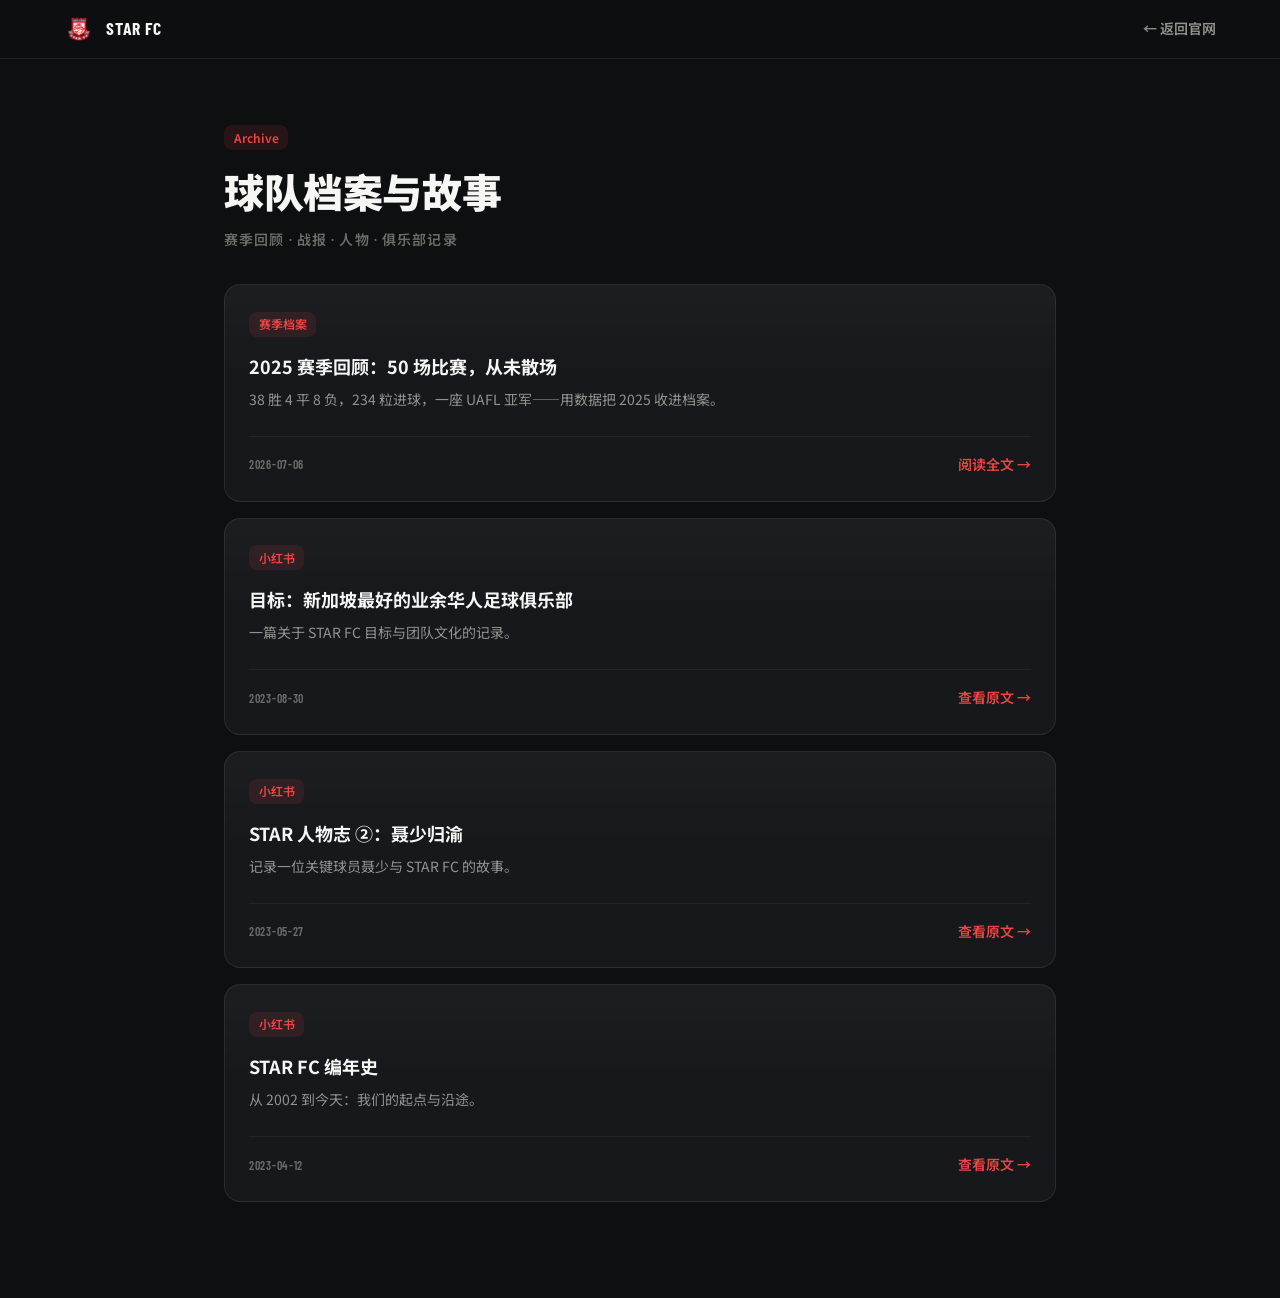
==== blog/index.html @ a09fe9d7 "Blog system, AGENTS.md maintenance manual, sitemap Blog (SEO-first, zero-build): - Standalone static" ====
<!DOCTYPE html>
<html lang="zh-CN">
<head>
    <meta charset="UTF-8">
    <meta name="viewport" content="width=device-width, initial-scale=1.0">
    <title>球队档案与故事 | STAR FC</title>
    <meta name="description" content="STAR FC 的球队博客与档案：赛季回顾、战报、人物故事与俱乐部记录。人来人往，从未散场。">
    <link rel="canonical" href="https://www.starfc.sg/blog/index.html">
    <meta name="theme-color" content="#0e0f11">
    <meta property="og:type" content="website">
    <meta property="og:site_name" content="STAR FC">
    <meta property="og:title" content="球队档案与故事 | STAR FC">
    <meta property="og:description" content="赛季回顾、战报、人物故事与俱乐部记录。">
    <meta property="og:url" content="https://www.starfc.sg/blog/index.html">
    <meta property="og:image" content="https://www.starfc.sg/assets/img/og/og-cover.png">
    <link rel="icon" type="image/png" href="../assets/img/club/starfclogo2-256.png">
    <link rel="preconnect" href="https://fonts.googleapis.com">
    <link rel="preconnect" href="https://fonts.gstatic.com" crossorigin>
    <link href="https://fonts.googleapis.com/css2?family=Noto+Sans+SC:wght@300;400;500;700;900&family=Barlow+Condensed:wght@600;700&display=swap" rel="stylesheet">
    <link rel="stylesheet" href="../assets/css/main.css">
    <script src="../data/blog.js" defer></script>
</head>
<body>
    <header class="post-topbar">
        <div class="container post-topbar__inner">
            <a href="../" class="brand">
                <img src="../assets/img/club/starfclogo2-256.png" alt="STAR FC 官方队徽" class="brand__crest" width="30" height="30">
                <span><span class="brand__name" translate="no">STAR FC</span></span>
            </a>
            <a href="../#stories" class="post-topbar__back">← 返回官网</a>
        </div>
    </header>

    <main class="post-main">
        <div class="container container--narrow">
            <header class="post-head">
                <p class="post-tag"><span class="chip chip--red">Archive</span></p>
                <h1 class="post-title">球队档案与故事</h1>
                <p class="post-meta">赛季回顾 · 战报 · 人物 · 俱乐部记录</p>
            </header>
            <noscript><p>文章列表需要启用 JavaScript。最新文章：<a href="2025-season-review.html">2025 赛季回顾</a></p></noscript>
            <div class="post-list" id="post-list"></div>
        </div>
    </main>

    <script>
    (function () {
        function render() {
            var posts = (window.STARFC && window.STARFC.blog && window.STARFC.blog.posts) || [];
            var list = document.getElementById('post-list');
            if (!list) return;
            list.innerHTML = posts.slice().sort(function (a, b) {
                return a.date < b.date ? 1 : (a.date > b.date ? -1 : 0);
            }).map(function (p) {
                var external = p.type === 'external';
                var href = external ? p.url : p.slug + '.html';
                var target = external ? ' target="_blank" rel="noopener noreferrer"' : '';
                var arrow = external ? '查看原文 →' : '阅读全文 →';
                function esc(s) { return String(s || '').replace(/&/g, '&amp;').replace(/</g, '&lt;').replace(/>/g, '&gt;').replace(/"/g, '&quot;'); }
                return '<a href="' + esc(href) + '"' + target + ' class="story-card">' +
                    '<span><span class="chip chip--red">' + esc(p.tagZh) + '</span></span>' +
                    '<h2 class="story-card__title">' + esc(p.titleZh) + '</h2>' +
                    '<p class="story-card__desc">' + esc(p.excerptZh) + '</p>' +
                    '<div class="story-card__foot"><span class="story-card__date">' + esc(p.date) + '</span>' +
                    '<span class="story-card__more">' + arrow + '</span></div></a>';
            }).join('');
        }
        if (document.readyState === 'loading') document.addEventListener('DOMContentLoaded', render);
        else render();
    })();
    </script>
</body>
</html>
---- assets/css/main.css ----
/* =====================================================================
   STAR FC — 站点样式（零构建，单文件）
   ---------------------------------------------------------------------
   结构：
   1. 设计变量（颜色 / 字体 / 字号 / 间距 / 圆角 / 阴影）—— 全站唯一取值来源
   2. Reset 与基础排版
   3. 通用组件（容器 / 区块 / 标题 / 按钮 / 分段控件 / 徽章）
   4. 导航与移动端菜单
   5. Hero
   6. 赛程战绩（比赛卡 = 视觉主角）
   7. 媒体中心
   8. 球队成员
   9. 名人堂 / 关于 / 大事记 / 故事 / 加入 / 联系
   10. 页脚
   设计原则：高级深色运动风——近黑碳色底 + 分层表面 + 白色发丝线；
   品牌红为唯一强调色（含克制的红色泛光）；大留白；强字体层级；
   移动优先（默认单列堆叠，逐级升为网格）。
   ===================================================================== */

/* ---------- 1. 设计变量 ---------- */
:root {
  /* 品牌红（唯一强调色） */
  --red-600: #dc2626;          /* 实心按钮 / 品牌面 */
  --red-500: #ef4444;          /* hover 提亮 / 深底上的红色文字 */
  --red-tint: rgba(239, 68, 68, 0.10);
  --red-border: rgba(239, 68, 68, 0.28);
  --red-glow: rgba(220, 38, 38, 0.32);

  /* 深色中性系（页面骨架） */
  --bg: #0e0f11;               /* 页面底 */
  --bg-alt: #131417;           /* 交替区块底 */
  --bg-deep: #0a0b0c;          /* 页脚 / 最深层 */
  --surface: #17181c;          /* 卡片表面 */
  --surface-2: #101114;        /* 输入框 / 照片位 / 内嵌层 */
  --line: rgba(255, 255, 255, 0.08);        /* 默认发丝线 */
  --line-soft: rgba(255, 255, 255, 0.05);
  --line-strong: rgba(255, 255, 255, 0.17); /* hover 边 */

  /* 文字层级 */
  --text-hi: #f6f6f5;          /* 标题 / 核心信息 */
  --text: #c6c6c4;             /* 正文 */
  --text-mut: #92928f;         /* 次要说明 */
  --text-faint: #6c6c69;       /* 元信息 / 日期 / 地点 */

  /* 比赛结果色（只用于结果徽章与比分，不用于卡片边框） */
  --win: #4ade80;
  --win-bg: rgba(74, 222, 128, 0.09);
  --win-border: rgba(74, 222, 128, 0.24);
  --draw: #a1a1aa;
  --draw-bg: rgba(161, 161, 170, 0.09);
  --draw-border: rgba(161, 161, 170, 0.24);
  --loss: #f87171;
  --loss-bg: rgba(248, 113, 113, 0.09);
  --loss-border: rgba(248, 113, 113, 0.24);

  /* 字体 */
  --font-body: 'Noto Sans SC', -apple-system, BlinkMacSystemFont, 'Segoe UI', 'PingFang SC', 'Microsoft YaHei', sans-serif;
  --font-display: 'Barlow Condensed', 'Noto Sans SC', sans-serif;

  /* 流体字号 */
  --text-xs: 0.75rem;
  --text-sm: 0.875rem;
  --text-base: 1rem;
  --text-lg: 1.125rem;
  --text-hero: clamp(4rem, 3rem + 9vw, 8.5rem);
  --text-h2: clamp(1.65rem, 1.25rem + 1.6vw, 2.5rem);
  --text-h3: clamp(1.15rem, 1rem + 0.7vw, 1.5rem);
  --text-score: clamp(2.1rem, 1.8rem + 1.4vw, 3rem);
  --text-stat: clamp(1.9rem, 1.5rem + 1.6vw, 2.8rem);

  /* 间距（8px 体系） */
  --sp-1: 0.25rem;
  --sp-2: 0.5rem;
  --sp-3: 0.75rem;
  --sp-4: 1rem;
  --sp-5: 1.5rem;
  --sp-6: 2rem;
  --sp-7: 3rem;
  --sp-8: 4rem;
  --sp-9: 6rem;
  --section-y: clamp(4rem, 3rem + 5vw, 7.5rem);

  /* 圆角 */
  --radius-sm: 8px;
  --radius-md: 12px;
  --radius-lg: 16px;
  --radius-full: 999px;

  /* 阴影（深色系：黑影 + 克制的红色泛光） */
  --shadow-xs: 0 1px 2px rgba(0, 0, 0, 0.5);
  --shadow-sm: 0 4px 16px rgba(0, 0, 0, 0.38);
  --shadow-md: 0 18px 44px rgba(0, 0, 0, 0.52);

  /* 布局 */
  --container: 72rem;
  --container-narrow: 52rem;
  --nav-h: 4.25rem;

  /* 描边 */
  --border: 1px solid var(--line);

  color-scheme: dark;
}

/* ---------- 2. Reset 与基础 ---------- */
*, *::before, *::after { box-sizing: border-box; }

html {
  scroll-behavior: smooth;
  scroll-padding-top: calc(var(--nav-h) + 1rem);
  -webkit-text-size-adjust: 100%;
}

body {
  margin: 0;
  font-family: var(--font-body);
  font-size: var(--text-base);
  line-height: 1.7;
  color: var(--text);
  background: var(--bg);
  -webkit-font-smoothing: antialiased;
}

h1, h2, h3, h4, p, ul, figure { margin: 0; }
ul { padding: 0; list-style: none; }
img, svg { display: block; max-width: 100%; }
a { color: inherit; text-decoration: none; }
button { font: inherit; color: inherit; background: none; border: 0; padding: 0; cursor: pointer; }
input, select, textarea { font: inherit; }
::selection { background: var(--red-600); color: #fff; }

:focus-visible {
  outline: 2px solid var(--red-500);
  outline-offset: 2px;
  border-radius: 4px;
}

body.no-scroll { overflow: hidden; }
.hidden { display: none !important; }

@media (prefers-reduced-motion: reduce) {
  *, *::before, *::after {
    animation-duration: 0.01ms !important;
    transition-duration: 0.01ms !important;
  }
  html { scroll-behavior: auto; }
}

/* ---------- 3. 通用组件 ---------- */
.container {
  width: min(var(--container), 100% - 2.5rem);
  margin-inline: auto;
}
.container--narrow { width: min(var(--container-narrow), 100% - 2.5rem); }

.section { padding-block: var(--section-y); background: var(--bg); }
.section--alt { background: var(--bg-alt); }

/* 编辑风章节头：幽灵编号 + 左对齐 + 右侧辅助位 */
.section-head {
  display: flex;
  flex-direction: column;
  align-items: flex-start;
  gap: var(--sp-4);
  margin-bottom: clamp(2.5rem, 2rem + 2.5vw, 4rem);
}
@media (min-width: 48rem) {
  .section-head {
    flex-direction: row;
    align-items: flex-end;
    justify-content: space-between;
    gap: var(--sp-6);
  }
}
.section-head__main { min-width: 0; }
.section-head__aux { flex-shrink: 0; }
.section-head__index {
  font-family: var(--font-display);
  font-size: clamp(3.2rem, 2.6rem + 3vw, 5.2rem);
  font-weight: 700;
  line-height: 0.9;
  letter-spacing: 0.02em;
  color: rgba(255, 255, 255, 0.05);
  -webkit-text-stroke: 1px rgba(255, 255, 255, 0.16);
  margin-bottom: var(--sp-3);
  user-select: none;
}
.section-head--sub .section-head__main { text-align: left; }
.eyebrow {
  display: inline-block;
  font-family: var(--font-display);
  font-size: var(--text-sm);
  font-weight: 600;
  letter-spacing: 0.24em;
  text-transform: uppercase;
  color: var(--red-500);
}
.section-title {
  margin-top: var(--sp-2);
  font-size: var(--text-h2);
  font-weight: 900;
  line-height: 1.2;
  color: var(--text-hi);
  letter-spacing: -0.01em;
}
.section-desc {
  margin-top: var(--sp-3);
  color: var(--text-mut);
  max-width: 38em;
}

.btn {
  display: inline-flex;
  align-items: center;
  justify-content: center;
  gap: var(--sp-2);
  padding: 0.85rem 1.75rem;
  border-radius: var(--radius-md);
  font-weight: 600;
  font-size: var(--text-base);
  line-height: 1.3;
  transition: background-color 0.2s ease, color 0.2s ease, border-color 0.2s ease, transform 0.2s ease, box-shadow 0.2s ease;
}
.btn--primary {
  background: var(--red-600);
  color: #fff;
  box-shadow: 0 8px 26px var(--red-glow);
}
.btn--primary:hover {
  background: var(--red-500);
  transform: translateY(-2px);
  box-shadow: 0 14px 36px var(--red-glow);
}
.btn--secondary {
  background: rgba(255, 255, 255, 0.03);
  color: var(--text-hi);
  border: 1px solid var(--line-strong);
}
.btn--secondary:hover {
  border-color: rgba(255, 255, 255, 0.32);
  background: rgba(255, 255, 255, 0.06);
  transform: translateY(-2px);
}
.btn--ghost { color: var(--red-500); padding-inline: var(--sp-4); }
.btn--ghost:hover { color: #ff6b6b; }
.btn__arrow { transition: transform 0.2s ease; }
.btn:hover .btn__arrow { transform: translateX(3px); }

/* 分段控件（语言切换 / 年份切换共用）——active 为反白 chip */
.segmented {
  display: inline-flex;
  gap: 2px;
  padding: 3px;
  background: rgba(255, 255, 255, 0.05);
  border-radius: var(--radius-full);
  border: 1px solid var(--line);
}
.segmented__btn {
  padding: 0.35rem 0.9rem;
  border-radius: var(--radius-full);
  font-size: var(--text-sm);
  font-weight: 600;
  color: var(--text-mut);
  transition: color 0.15s ease, background-color 0.15s ease, box-shadow 0.15s ease;
}
.segmented__btn:hover { color: var(--text-hi); }
.segmented__btn.is-active {
  background: var(--text-hi);
  color: var(--bg);
  box-shadow: var(--shadow-xs);
}
.segmented--lg .segmented__btn { padding: 0.5rem 1.5rem; font-size: var(--text-base); }

/* 小徽章 */
.chip {
  display: inline-block;
  padding: 0.15rem 0.6rem;
  border-radius: var(--radius-sm);
  font-size: var(--text-xs);
  font-weight: 600;
  background: rgba(255, 255, 255, 0.06);
  color: var(--text-mut);
}
.chip--red { background: var(--red-tint); color: var(--red-500); }

/* 卡片表面公共处理：顶部一丝内光，提升“层”的质感 */
.match-card, .video-card, .player-card, .hall-card,
.value-card, .timeline__card, .story-card, .join-card,
.contact-item, .venues-card, .stat-tile {
  background:
    linear-gradient(180deg, rgba(255, 255, 255, 0.025), transparent 42%),
    var(--surface);
}

/* ---------- 4. 导航 ---------- */
.site-header {
  position: fixed;
  inset: 0 0 auto 0;
  z-index: 50;
  background: rgba(14, 15, 17, 0.72);
  -webkit-backdrop-filter: blur(14px);
  backdrop-filter: blur(14px);
  border-bottom: 1px solid transparent;
  transition: border-color 0.25s ease, background-color 0.25s ease;
}
.site-header.is-scrolled {
  background: rgba(12, 13, 15, 0.86);
  border-bottom-color: var(--line);
}
.site-header__inner {
  display: flex;
  align-items: center;
  justify-content: space-between;
  gap: var(--sp-4);
  height: var(--nav-h);
}
.brand { display: flex; align-items: center; gap: var(--sp-3); }
.brand__crest { width: 2.4rem; height: 2.4rem; object-fit: contain; }
.brand__name {
  font-family: var(--font-display);
  font-size: 1.35rem;
  font-weight: 700;
  letter-spacing: 0.04em;
  color: var(--text-hi);
  line-height: 1.1;
}
.brand__since {
  display: block;
  font-family: var(--font-display);
  font-size: 0.7rem;
  font-weight: 600;
  letter-spacing: 0.28em;
  color: var(--red-500);
}

.site-nav { display: none; }
@media (min-width: 64rem) {
  .site-nav { display: flex; align-items: center; gap: var(--sp-1); }
}
.site-nav__link {
  padding: 0.45rem 0.8rem;
  border-radius: var(--radius-sm);
  font-size: var(--text-sm);
  font-weight: 500;
  color: var(--text-mut);
  transition: color 0.15s ease, background-color 0.15s ease;
  white-space: nowrap;
}
.site-nav__link:hover { color: var(--text-hi); background: rgba(255, 255, 255, 0.06); }

.header-tools { display: flex; align-items: center; gap: var(--sp-3); }

/* 汉堡按钮 */
.menu-btn {
  display: inline-flex;
  flex-direction: column;
  justify-content: center;
  align-items: center;
  gap: 5px;
  width: 2.6rem;
  height: 2.6rem;
  border-radius: var(--radius-sm);
  border: var(--border);
  background: rgba(255, 255, 255, 0.04);
}
@media (min-width: 64rem) { .menu-btn { display: none; } }
.menu-btn span {
  width: 1.15rem;
  height: 2px;
  background: var(--text-hi);
  border-radius: 2px;
  transition: transform 0.3s ease, opacity 0.3s ease;
}
.menu-btn.is-open span:nth-child(1) { transform: translateY(7px) rotate(45deg); }
.menu-btn.is-open span:nth-child(2) { opacity: 0; }
.menu-btn.is-open span:nth-child(3) { transform: translateY(-7px) rotate(-45deg); }

/* 移动端菜单 */
.mobile-menu {
  position: fixed;
  inset: 0;
  z-index: 40;
  pointer-events: none;
}
.mobile-menu.hidden { display: none; }
.mobile-menu.is-open { pointer-events: auto; }
.mobile-menu__backdrop {
  position: absolute;
  inset: 0;
  background: rgba(0, 0, 0, 0.55);
  opacity: 0;
  transition: opacity 0.3s ease;
}
.mobile-menu.is-open .mobile-menu__backdrop { opacity: 1; }
.mobile-menu__panel {
  position: absolute;
  top: 0; right: 0; bottom: 0;
  width: min(80vw, 22rem);
  background: #121316;
  border-left: var(--border);
  box-shadow: var(--shadow-md);
  display: flex;
  flex-direction: column;
  gap: 2px;
  padding: calc(var(--nav-h) + env(safe-area-inset-top, 0px) + 1rem) var(--sp-5) var(--sp-6);
  overflow-y: auto;
  transform: translateX(100%);
  transition: transform 0.3s ease;
  will-change: transform;
}
.mobile-menu.is-open .mobile-menu__panel { transform: translateX(0); }
.mobile-menu__link {
  padding: 0.8rem var(--sp-4);
  border-radius: var(--radius-sm);
  font-size: var(--text-lg);
  font-weight: 500;
  color: var(--text);
  transition: color 0.15s ease, background-color 0.15s ease;
}
.mobile-menu__link:hover { color: var(--red-500); background: rgba(255, 255, 255, 0.04); }
.mobile-menu__lang { margin-top: var(--sp-5); padding-inline: var(--sp-4); }

/* ---------- 5. Hero（球场泛光灯 + 极淡网格） ---------- */
.hero {
  position: relative;
  display: flex;
  align-items: center;
  min-height: 92svh;
  padding: calc(var(--nav-h) + var(--sp-8)) 0 var(--sp-9);
  background:
    radial-gradient(70rem 42rem at 50% 118%, rgba(220, 38, 38, 0.07) 0%, transparent 60%),
    var(--bg);
  overflow: hidden;
  text-align: center;
}
/* 泛光灯光斑（独立层，供 JS 视差驱动） */
.hero__glow { position: absolute; inset: 0; pointer-events: none; }
.hero__glow-a,
.hero__glow-b { position: absolute; will-change: transform; }
.hero__glow-a {
  top: -20rem; right: -14rem; width: 60rem; height: 42rem;
  background: radial-gradient(closest-side, rgba(220, 38, 38, 0.18), transparent 70%);
}
.hero__glow-b {
  top: -8rem; left: -18rem; width: 48rem; height: 34rem;
  background: radial-gradient(closest-side, rgba(255, 255, 255, 0.06), transparent 65%);
}
.hero::before {
  content: '';
  position: absolute;
  inset: 0;
  background-image:
    linear-gradient(rgba(255, 255, 255, 0.03) 1px, transparent 1px),
    linear-gradient(90deg, rgba(255, 255, 255, 0.03) 1px, transparent 1px);
  background-size: 72px 72px;
  -webkit-mask-image: radial-gradient(ellipse 85% 72% at 50% 38%, #000 25%, transparent 78%);
  mask-image: radial-gradient(ellipse 85% 72% at 50% 38%, #000 25%, transparent 78%);
  pointer-events: none;
}
.hero__inner { position: relative; }
.hero__crest {
  width: clamp(4.5rem, 4rem + 3vw, 6.5rem);
  height: auto;
  margin: 0 auto var(--sp-6);
  filter: drop-shadow(0 0 28px rgba(220, 38, 38, 0.28));
}
.hero__badge {
  display: inline-flex;
  align-items: center;
  gap: var(--sp-2);
  padding: 0.45rem 1rem;
  border-radius: var(--radius-full);
  border: var(--border);
  background: rgba(255, 255, 255, 0.045);
  -webkit-backdrop-filter: blur(6px);
  backdrop-filter: blur(6px);
  font-size: var(--text-sm);
  color: var(--text);
  margin-bottom: var(--sp-6);
}
.hero__badge-dot {
  width: 0.5rem;
  height: 0.5rem;
  border-radius: 50%;
  background: var(--red-500);
  box-shadow: 0 0 10px var(--red-glow);
  animation: pulse 2s ease-in-out infinite;
}
@keyframes pulse {
  0%, 100% { opacity: 1; }
  50% { opacity: 0.35; }
}
.hero__title {
  font-family: var(--font-display);
  font-size: var(--text-hero);
  font-weight: 700;
  line-height: 0.95;
  letter-spacing: 0.01em;
  text-transform: uppercase;
  color: var(--text-hi);
  text-shadow: 0 2px 40px rgba(0, 0, 0, 0.4);
}
.hero__title-accent { color: var(--red-500); }
.hero__subtitle {
  margin-top: var(--sp-4);
  font-size: clamp(1.1rem, 1rem + 0.8vw, 1.5rem);
  color: var(--text-mut);
  font-weight: 300;
}
.hero__tagline {
  margin-top: var(--sp-3);
  font-size: clamp(1.2rem, 1.05rem + 1vw, 1.75rem);
  font-weight: 500;
  color: var(--text-hi);
}
.hero__tagline-accent { color: var(--red-500); }
.hero__actions {
  display: flex;
  flex-direction: column;
  gap: var(--sp-3);
  justify-content: center;
  margin-top: clamp(2.5rem, 2rem + 2vw, 3.5rem);
}
@media (min-width: 40rem) { .hero__actions { flex-direction: row; } }

/* 最新战绩条（Match Center 入口） */
.hero-latest {
  display: flex;
  flex-direction: column;
  align-items: center;
  gap: var(--sp-3);
  margin: clamp(2.5rem, 2rem + 2.5vw, 4rem) auto 0;
  padding: var(--sp-4) var(--sp-5);
  max-width: 46rem;
  border: var(--border);
  border-radius: var(--radius-lg);
  background: rgba(255, 255, 255, 0.035);
  -webkit-backdrop-filter: blur(8px);
  backdrop-filter: blur(8px);
  transition: border-color 0.25s ease, transform 0.25s ease, background-color 0.25s ease;
}
.hero-latest:hover {
  border-color: var(--line-strong);
  background: rgba(255, 255, 255, 0.055);
  transform: translateY(-2px);
}
@media (min-width: 48rem) {
  .hero-latest { flex-direction: row; justify-content: space-between; gap: var(--sp-5); }
}
.hero-latest__label {
  flex-shrink: 0;
  font-family: var(--font-display);
  font-size: var(--text-xs);
  font-weight: 700;
  letter-spacing: 0.2em;
  text-transform: uppercase;
  color: var(--red-500);
}
.hero-latest__match {
  display: flex;
  flex-wrap: wrap;
  align-items: center;
  justify-content: center;
  gap: var(--sp-3);
  min-width: 0;
}
.hero-latest__date {
  font-family: var(--font-display);
  font-size: var(--text-sm);
  font-weight: 600;
  letter-spacing: 0.05em;
  color: var(--text-faint);
}
.hero-latest__teams {
  display: flex;
  align-items: center;
  gap: var(--sp-2);
  font-size: var(--text-sm);
  font-weight: 600;
  color: var(--text-hi);
  white-space: nowrap;
}
.hero-latest__score {
  font-family: var(--font-display);
  font-size: 1.5rem;
  font-weight: 700;
  line-height: 1;
  padding-inline: var(--sp-1);
}
.hero-latest__score--win { color: var(--win); }
.hero-latest__score--draw { color: var(--draw); }
.hero-latest__score--loss { color: var(--loss); }
.hero-latest__form {
  flex-shrink: 0;
  display: flex;
  align-items: center;
  gap: var(--sp-2);
}
.hero-latest__form-label {
  font-size: var(--text-xs);
  color: var(--text-faint);
}
.form-dots { display: inline-flex; align-items: center; gap: 6px; }
.form-dot {
  width: 0.6rem;
  height: 0.6rem;
  border-radius: 50%;
}
.form-dot--win { background: var(--win); }
.form-dot--draw { background: var(--draw); }
.form-dot--loss { background: var(--loss); }
.form-dot--latest { box-shadow: 0 0 0 3px rgba(255, 255, 255, 0.12); }

/* 下一场预告条 */
.hero-next {
  display: flex;
  flex-direction: column;
  align-items: center;
  gap: var(--sp-3);
  margin: var(--sp-3) auto 0;
  padding: var(--sp-3) var(--sp-5);
  max-width: 46rem;
  border: 1px solid var(--red-border);
  border-radius: var(--radius-lg);
  background: var(--red-tint);
  transition: border-color 0.25s ease, transform 0.25s ease, background-color 0.25s ease;
}
.hero-next:hover {
  border-color: var(--red-500);
  background: rgba(239, 68, 68, 0.15);
  transform: translateY(-2px);
}
@media (min-width: 48rem) {
  .hero-next { flex-direction: row; justify-content: space-between; gap: var(--sp-5); }
}
.hero-next__label {
  flex-shrink: 0;
  font-family: var(--font-display);
  font-size: var(--text-xs);
  font-weight: 700;
  letter-spacing: 0.2em;
  text-transform: uppercase;
  color: var(--red-500);
}
.hero-next__meta {
  display: flex;
  flex-wrap: wrap;
  align-items: center;
  justify-content: center;
  gap: var(--sp-3);
  min-width: 0;
}
.hero-next__date {
  font-family: var(--font-display);
  font-size: var(--text-sm);
  font-weight: 600;
  letter-spacing: 0.05em;
  color: var(--text-mut);
}
.hero-next__teams {
  display: flex;
  align-items: center;
  gap: var(--sp-2);
  font-size: var(--text-sm);
  font-weight: 600;
  color: var(--text-hi);
  white-space: nowrap;
}
.hero-next__vs { color: var(--text-faint); font-weight: 400; font-size: var(--text-xs); }
.hero-next__venue { font-size: var(--text-xs); color: var(--text-mut); }
.hero-next__count {
  flex-shrink: 0;
  padding: 0.25rem 0.7rem;
  border-radius: var(--radius-full);
  background: var(--red-600);
  color: #fff;
  font-family: var(--font-display);
  font-size: var(--text-sm);
  font-weight: 700;
  letter-spacing: 0.08em;
  box-shadow: 0 4px 14px var(--red-glow);
}

/* ---------- 品牌跑马灯 ---------- */
.ticker {
  overflow: hidden;
  border-block: 1px solid var(--line);
  background: var(--bg-deep);
  padding-block: var(--sp-3);
}
.ticker__track {
  display: flex;
  width: max-content;
  animation: ticker-scroll 32s linear infinite;
}
.ticker__seq {
  display: flex;
  align-items: center;
  gap: var(--sp-6);
  padding-inline: var(--sp-4);
}
.ticker__item {
  font-family: var(--font-display);
  font-size: var(--text-sm);
  font-weight: 600;
  letter-spacing: 0.22em;
  text-transform: uppercase;
  color: var(--text-mut);
  white-space: nowrap;
}
.ticker__star { color: var(--red-500); font-size: var(--text-xs); }
@keyframes ticker-scroll {
  to { transform: translateX(-50%); }
}
@media (prefers-reduced-motion: reduce) {
  .ticker__track { animation: none; }
}

/* ---------- 6. 赛程战绩 ---------- */
.fixtures-grid {
  display: grid;
  grid-template-columns: 1fr;
  gap: var(--sp-4);
}
@media (min-width: 40rem) { .fixtures-grid { grid-template-columns: repeat(2, 1fr); gap: var(--sp-5); } }
@media (min-width: 64rem) { .fixtures-grid { grid-template-columns: repeat(3, 1fr); } }

/* 折叠：移动端默认显示 6 张，桌面 9 张 */
.fixtures-grid.is-collapsed > :nth-child(n + 7) { display: none; }
@media (min-width: 40rem) {
  .fixtures-grid.is-collapsed > :nth-child(n + 7) { display: block; }
  .fixtures-grid.is-collapsed > :nth-child(n + 9) { display: none; }
}
@media (min-width: 64rem) {
  .fixtures-grid.is-collapsed > :nth-child(n + 9) { display: block; }
  .fixtures-grid.is-collapsed > :nth-child(n + 10) { display: none; }
}
.fixtures-more { display: flex; justify-content: center; margin-top: var(--sp-6); }

/* 比赛卡（视觉主角） */
.match-card {
  border: var(--border);
  border-radius: var(--radius-lg);
  padding: var(--sp-5);
  box-shadow: var(--shadow-xs);
  transition: box-shadow 0.25s ease, transform 0.25s ease, border-color 0.25s ease;
  display: flex;
  flex-direction: column;
  gap: var(--sp-3);
}
.match-card:hover {
  box-shadow: var(--shadow-md);
  border-color: var(--line-strong);
  transform: translateY(-3px);
}
.match-card__meta {
  display: flex;
  align-items: center;
  justify-content: space-between;
  gap: var(--sp-2);
}
.match-card__meta-left { display: flex; align-items: center; gap: var(--sp-2); flex-wrap: wrap; }
.match-card__date {
  font-family: var(--font-display);
  font-weight: 600;
  font-size: var(--text-sm);
  letter-spacing: 0.05em;
  color: var(--text-faint);
}
.match-card__teams {
  font-size: var(--text-lg);
  font-weight: 600;
  color: var(--text-hi);
  line-height: 1.4;
}
.match-card__vs { color: var(--text-faint); font-weight: 400; padding-inline: 0.4em; font-size: var(--text-sm); }
.match-card__score {
  font-family: var(--font-display);
  font-size: var(--text-score);
  font-weight: 700;
  line-height: 1;
  letter-spacing: 0.02em;
}
.match-card--win .match-card__score { color: var(--win); }
.match-card--draw .match-card__score { color: var(--draw); }
.match-card--loss .match-card__score { color: var(--loss); }
.match-card--upcoming .match-card__score { color: var(--text-faint); }
.match-card__scorers {
  font-size: var(--text-sm);
  color: var(--text-mut);
  line-height: 1.6;
}
.match-card__venue {
  margin-top: auto;
  padding-top: var(--sp-3);
  border-top: 1px solid var(--line-soft);
  font-size: var(--text-sm);
  color: var(--text-faint);
}

/* 结果徽章 */
.result-pill {
  flex-shrink: 0;
  padding: 0.2rem 0.6rem;
  border-radius: var(--radius-sm);
  font-family: var(--font-display);
  font-size: 0.72rem;
  font-weight: 700;
  letter-spacing: 0.14em;
  text-transform: uppercase;
  border: 1px solid;
}
.result-pill--win { color: var(--win); background: var(--win-bg); border-color: var(--win-border); }
.result-pill--draw { color: var(--draw); background: var(--draw-bg); border-color: var(--draw-border); }
.result-pill--loss { color: var(--loss); background: var(--loss-bg); border-color: var(--loss-border); }

/* 赛季总结：统计 + 射手榜双栏（移动端堆叠） */
.season-summary {
  display: grid;
  grid-template-columns: 1fr;
  gap: var(--sp-5);
  margin-top: var(--sp-7);
}
@media (min-width: 64rem) {
  .season-summary { grid-template-columns: 1.15fr 0.85fr; align-items: start; }
}

/* 赛季统计 */
.season-stats {
  display: grid;
  grid-template-columns: repeat(2, 1fr);
  gap: var(--sp-3);
}
@media (min-width: 40rem) { .season-stats { grid-template-columns: repeat(3, 1fr); gap: var(--sp-4); } }
.stat-tile {
  text-align: center;
  padding: var(--sp-5) var(--sp-3);
  border: var(--border);
  border-radius: var(--radius-md);
}
.stat-tile__value {
  font-family: var(--font-display);
  font-size: var(--text-stat);
  font-weight: 700;
  line-height: 1;
  color: var(--text-hi);
}
.stat-tile--win .stat-tile__value { color: var(--win); }
.stat-tile--loss .stat-tile__value { color: var(--loss); }
.stat-tile--accent .stat-tile__value { color: var(--red-500); }
.stat-tile__label {
  margin-top: var(--sp-2);
  font-size: var(--text-sm);
  color: var(--text-mut);
}
.fixtures-note {
  margin-top: var(--sp-5);
  text-align: center;
  font-size: var(--text-sm);
  color: var(--text-faint);
}

/* 射手榜 */
.scorers-board {
  border: var(--border);
  border-radius: var(--radius-lg);
  padding: var(--sp-5) var(--sp-6);
}
.scorers-board__head {
  display: flex;
  align-items: baseline;
  justify-content: space-between;
  gap: var(--sp-3);
  margin-bottom: var(--sp-4);
  padding-bottom: var(--sp-3);
  border-bottom: var(--border);
}
.scorers-board__title { font-size: var(--text-lg); font-weight: 700; color: var(--text-hi); }
.scorers-board__sub { font-size: var(--text-xs); color: var(--text-faint); }
.scorers-board__list { display: flex; flex-direction: column; }
.scorers-board__row {
  display: grid;
  grid-template-columns: 2.2rem 1fr auto;
  gap: var(--sp-3);
  align-items: center;
  padding-block: var(--sp-3);
}
.scorers-board__row + .scorers-board__row { border-top: 1px solid var(--line-soft); }
.scorers-board__rank {
  font-family: var(--font-display);
  font-size: var(--text-sm);
  font-weight: 700;
  letter-spacing: 0.06em;
  color: var(--text-faint);
}
.scorers-board__row.is-top .scorers-board__rank { color: var(--red-500); }
.scorers-board__player { min-width: 0; }
.scorers-board__name {
  display: block;
  font-size: var(--text-sm);
  font-weight: 600;
  color: var(--text-hi);
  white-space: nowrap;
  overflow: hidden;
  text-overflow: ellipsis;
}
.scorers-board__bar {
  display: block;
  height: 4px;
  margin-top: 6px;
  border-radius: var(--radius-full);
  background: rgba(255, 255, 255, 0.06);
  overflow: hidden;
}
.scorers-board__bar-fill {
  display: block;
  height: 100%;
  border-radius: var(--radius-full);
  background: linear-gradient(90deg, var(--red-600), var(--red-500));
}
.scorers-board__goals {
  font-family: var(--font-display);
  font-size: 1.15rem;
  font-weight: 700;
  color: var(--text-hi);
}
.scorers-board__row.is-top .scorers-board__goals { color: var(--red-500); font-size: 1.4rem; }

/* ---------- 7. 媒体中心 ---------- */
.media-head {
  display: flex;
  align-items: center;
  gap: var(--sp-3);
  margin-bottom: var(--sp-5);
}
.media-head__title { font-size: var(--text-h3); font-weight: 700; color: var(--text-hi); }

.media-grid {
  display: grid;
  grid-template-columns: 1fr;
  gap: var(--sp-4);
}
@media (min-width: 30rem) { .media-grid { grid-template-columns: repeat(2, 1fr); } }
@media (min-width: 64rem) { .media-grid { grid-template-columns: repeat(4, 1fr); gap: var(--sp-5); } }

.video-card {
  border: var(--border);
  border-radius: var(--radius-lg);
  overflow: hidden;
  box-shadow: var(--shadow-xs);
  transition: box-shadow 0.25s ease, transform 0.25s ease, border-color 0.25s ease;
  display: flex;
  flex-direction: column;
}
.video-card:hover { box-shadow: var(--shadow-md); border-color: var(--line-strong); transform: translateY(-3px); }
.video-card__thumb {
  position: relative;
  aspect-ratio: 16 / 9;
  background:
    radial-gradient(24rem 12rem at 70% -20%, rgba(220, 38, 38, 0.16), transparent 65%),
    linear-gradient(135deg, #202126, var(--surface-2));
  display: flex;
  align-items: center;
  justify-content: center;
}
.video-card__thumb img { position: absolute; inset: 0; width: 100%; height: 100%; object-fit: cover; }
.video-card__play {
  position: relative;
  width: 3.25rem;
  height: 3.25rem;
  border-radius: 50%;
  background: var(--red-600);
  display: flex;
  align-items: center;
  justify-content: center;
  box-shadow: 0 6px 22px var(--red-glow);
  transition: transform 0.25s ease, background-color 0.25s ease;
}
.video-card:hover .video-card__play { transform: scale(1.1); background: var(--red-500); }
.video-card__play svg { width: 1.4rem; height: 1.4rem; margin-left: 2px; fill: #fff; }
.video-card__tag {
  position: absolute;
  top: var(--sp-3);
  left: var(--sp-3);
  padding: 0.15rem 0.55rem;
  border-radius: var(--radius-sm);
  background: rgba(10, 11, 12, 0.72);
  -webkit-backdrop-filter: blur(4px);
  backdrop-filter: blur(4px);
  border: 1px solid var(--line-soft);
  font-size: var(--text-xs);
  font-weight: 600;
  color: var(--text);
}
.video-card__body {
  padding: var(--sp-4);
  display: flex;
  flex-direction: column;
  gap: var(--sp-2);
  flex: 1;
}
.video-card__title { font-size: var(--text-sm); font-weight: 600; color: var(--text-hi); line-height: 1.5; }
.video-card__cta {
  margin-top: auto;
  display: inline-flex;
  align-items: center;
  justify-content: center;
  gap: var(--sp-2);
  padding: 0.55rem 1rem;
  border-radius: var(--radius-sm);
  background: var(--red-tint);
  border: 1px solid transparent;
  color: var(--red-500);
  font-size: var(--text-sm);
  font-weight: 600;
  transition: background-color 0.2s ease, color 0.2s ease, border-color 0.2s ease;
}
.video-card__cta:hover { background: rgba(239, 68, 68, 0.16); border-color: var(--red-border); }
.video-card__cta svg { width: 1rem; height: 1rem; fill: currentColor; }

/* ---------- 8. 球队成员 ---------- */
.team-group { margin-bottom: var(--sp-7); }
.team-group:last-child { margin-bottom: 0; }
.team-group__head {
  display: flex;
  align-items: baseline;
  justify-content: space-between;
  gap: var(--sp-3);
  margin-bottom: var(--sp-4);
  padding-bottom: var(--sp-3);
  border-bottom: var(--border);
}
.team-group__title { font-size: var(--text-h3); font-weight: 700; color: var(--text-hi); }
.team-group__sub {
  margin-left: var(--sp-2);
  font-family: var(--font-display);
  font-size: var(--text-xs);
  font-weight: 600;
  letter-spacing: 0.12em;
  text-transform: uppercase;
  color: var(--text-faint);
}
.team-group__count { font-size: var(--text-sm); color: var(--text-faint); white-space: nowrap; }

.team-grid {
  display: grid;
  grid-template-columns: repeat(2, 1fr);
  gap: var(--sp-3);
}
@media (min-width: 40rem) { .team-grid { grid-template-columns: repeat(3, 1fr); gap: var(--sp-4); } }
@media (min-width: 52rem) { .team-grid { grid-template-columns: repeat(4, 1fr); } }
@media (min-width: 64rem) { .team-grid { grid-template-columns: repeat(6, 1fr); } }

.player-card {
  border: var(--border);
  border-radius: var(--radius-md);
  overflow: hidden;
  transition: box-shadow 0.25s ease, transform 0.25s ease, border-color 0.25s ease;
}
.player-card:hover { box-shadow: var(--shadow-sm); border-color: var(--line-strong); transform: translateY(-2px); }
.player-card__photo {
  position: relative;
  aspect-ratio: 3 / 4;
  background: var(--surface-2);
}
.player-card__photo-placeholder {
  position: absolute;
  inset: 0;
  display: flex;
  align-items: center;
  justify-content: center;
  font-size: var(--text-xs);
  color: var(--text-faint);
}
.player-card__photo img {
  position: absolute;
  inset: 0;
  width: 100%;
  height: 100%;
  object-fit: cover;
  opacity: 0;
  transition: opacity 0.3s ease;
}
.player-card__photo img.is-loaded { opacity: 1; }
.player-card__goals {
  position: absolute;
  bottom: var(--sp-2);
  left: var(--sp-2);
  padding: 0.1rem 0.5rem;
  border-radius: var(--radius-sm);
  background: rgba(10, 11, 12, 0.72);
  -webkit-backdrop-filter: blur(4px);
  backdrop-filter: blur(4px);
  border: 1px solid var(--line-soft);
  font-family: var(--font-display);
  font-size: var(--text-xs);
  font-weight: 700;
  color: var(--text-hi);
}
.player-card__info { padding: var(--sp-3); }
.player-card__meta {
  display: flex;
  align-items: center;
  justify-content: space-between;
  gap: var(--sp-2);
}
.player-card__number {
  font-family: var(--font-display);
  font-size: var(--text-sm);
  font-weight: 700;
  color: var(--text-faint);
}
.player-card__name {
  margin-top: 2px;
  font-size: var(--text-sm);
  font-weight: 600;
  color: var(--text-hi);
  line-height: 1.35;
  overflow-wrap: break-word;
}
.player-card__position {
  margin-top: 2px;
  font-family: var(--font-display);
  font-size: 0.7rem;
  font-weight: 600;
  letter-spacing: 0.12em;
  text-transform: uppercase;
  color: var(--text-faint);
}
.role-pill {
  padding: 0.1rem 0.5rem;
  border-radius: var(--radius-full);
  font-size: 0.68rem;
  font-weight: 700;
  border: 1px solid;
}
.role-pill--captain { color: var(--red-500); background: var(--red-tint); border-color: var(--red-border); }
.role-pill--vice { color: var(--text); background: rgba(255, 255, 255, 0.07); border-color: var(--line-strong); }

/* ---------- 9. 名人堂 ---------- */
.hall-grid {
  display: grid;
  grid-template-columns: 1fr;
  gap: var(--sp-4);
}
@media (min-width: 40rem) { .hall-grid { grid-template-columns: repeat(3, 1fr); gap: var(--sp-5); } }
.hall-card {
  border: var(--border);
  border-radius: var(--radius-lg);
  overflow: hidden;
}
.hall-card__photo {
  aspect-ratio: 16 / 9;
  background: var(--surface-2);
  display: flex;
  align-items: center;
  justify-content: center;
}
@media (min-width: 40rem) { .hall-card__photo { aspect-ratio: 3 / 2; } }
.hall-card__photo img { width: 4.5rem; height: 4.5rem; object-fit: contain; opacity: 0.22; filter: grayscale(1); border-radius: var(--radius-sm); }
.hall-card__body { padding: var(--sp-4) var(--sp-5) var(--sp-5); }
.hall-card__tag {
  font-family: var(--font-display);
  font-size: var(--text-xs);
  font-weight: 600;
  letter-spacing: 0.16em;
  text-transform: uppercase;
  color: var(--red-500);
}
.hall-card__title { margin-top: var(--sp-1); font-size: var(--text-lg); font-weight: 700; color: var(--text); }
.hall-card__sub { margin-top: var(--sp-1); font-size: var(--text-sm); color: var(--text-faint); }

/* ---------- 关于我们 ---------- */
.about-prose {
  font-size: clamp(1.05rem, 1rem + 0.4vw, 1.2rem);
  line-height: 1.9;
  color: var(--text);
}
.about-prose p + p { margin-top: var(--sp-5); }
.about-prose .em-ink { color: var(--text-hi); font-weight: 600; }
.about-prose .em-red { color: var(--red-500); font-weight: 600; }

.about-stats {
  display: grid;
  grid-template-columns: repeat(2, 1fr);
  gap: var(--sp-3);
  margin-top: var(--sp-8);
}
@media (min-width: 40rem) { .about-stats { grid-template-columns: repeat(4, 1fr); gap: var(--sp-4); } }

.values { margin-top: var(--sp-9); }
.values-grid {
  display: grid;
  grid-template-columns: 1fr;
  gap: var(--sp-4);
}
@media (min-width: 40rem) { .values-grid { grid-template-columns: repeat(2, 1fr); gap: var(--sp-5); } }
.value-card {
  border: var(--border);
  border-radius: var(--radius-lg);
  padding: var(--sp-6);
  transition: box-shadow 0.25s ease, transform 0.25s ease, border-color 0.25s ease;
}
.value-card:hover { box-shadow: var(--shadow-sm); border-color: var(--line-strong); transform: translateY(-2px); }
.value-card__emoji { font-size: 1.9rem; line-height: 1; }
.value-card__title { margin-top: var(--sp-3); font-size: var(--text-lg); font-weight: 700; color: var(--text-hi); }
.value-card__body { margin-top: var(--sp-2); font-size: var(--text-sm); line-height: 1.8; color: var(--text-mut); }

/* ---------- 大事记 ---------- */
.timeline {
  position: relative;
  padding-left: clamp(4.5rem, 4rem + 2vw, 5.5rem);
}
.timeline::before {
  content: '';
  position: absolute;
  left: 2rem;
  top: 0.5rem;
  bottom: 0.5rem;
  width: 2px;
  background: linear-gradient(180deg, var(--red-border), var(--line) 30%, var(--line) 70%, transparent);
}
.timeline__item { position: relative; padding-bottom: var(--sp-7); }
.timeline__item:last-child { padding-bottom: 0; }
.timeline__year {
  position: absolute;
  left: calc(-1 * clamp(4.5rem, 4rem + 2vw, 5.5rem));
  top: 0;
  width: 4rem;
  height: 4rem;
  border-radius: 50%;
  background: var(--bg);
  border: 2px solid var(--red-600);
  box-shadow: 0 0 18px rgba(220, 38, 38, 0.18);
  display: flex;
  align-items: center;
  justify-content: center;
  text-align: center;
  font-family: var(--font-display);
  font-size: 0.8rem;
  font-weight: 700;
  letter-spacing: 0.02em;
  color: var(--red-500);
  line-height: 1.1;
  z-index: 1;
}
.timeline__card {
  border: var(--border);
  border-radius: var(--radius-lg);
  padding: var(--sp-5) var(--sp-6);
  transition: box-shadow 0.25s ease, border-color 0.25s ease;
}
.timeline__card:hover { box-shadow: var(--shadow-sm); border-color: var(--line-strong); }
.timeline__title { font-size: var(--text-lg); font-weight: 700; color: var(--text-hi); }
.timeline__body { margin-top: var(--sp-2); font-size: var(--text-sm); line-height: 1.8; color: var(--text-mut); }

/* ---------- 故事 ---------- */
.stories-grid {
  display: grid;
  grid-template-columns: 1fr;
  gap: var(--sp-4);
}
@media (min-width: 40rem) { .stories-grid { grid-template-columns: repeat(3, 1fr); gap: var(--sp-5); } }
.story-card {
  display: flex;
  flex-direction: column;
  border: var(--border);
  border-radius: var(--radius-lg);
  padding: var(--sp-5);
  transition: box-shadow 0.25s ease, transform 0.25s ease, border-color 0.25s ease;
}
.story-card:hover { box-shadow: var(--shadow-md); border-color: var(--line-strong); transform: translateY(-3px); }
.story-card__title { margin-top: var(--sp-4); font-size: var(--text-lg); font-weight: 700; color: var(--text-hi); line-height: 1.5; }
.story-card:hover .story-card__title { color: var(--red-500); }
.story-card__desc { margin-top: var(--sp-2); font-size: var(--text-sm); color: var(--text-mut); line-height: 1.7; }
.story-card__foot {
  padding-top: var(--sp-4);
  display: flex;
  align-items: center;
  justify-content: space-between;
  gap: var(--sp-2);
  border-top: 1px solid var(--line-soft);
  margin-top: var(--sp-5);
}
.story-card__date { font-family: var(--font-display); font-size: var(--text-xs); font-weight: 600; letter-spacing: 0.06em; color: var(--text-faint); }
.story-card__more { font-size: var(--text-sm); font-weight: 600; color: var(--red-500); }
.stories-note { margin-top: var(--sp-6); text-align: center; font-size: var(--text-sm); color: var(--text-faint); }

/* ---------- 加入我们 ---------- */
.join-card {
  border: var(--border);
  border-radius: var(--radius-lg);
  padding: clamp(1.5rem, 1rem + 2.5vw, 2.5rem);
  box-shadow: var(--shadow-sm);
}
.join-card__title { font-size: var(--text-h3); font-weight: 700; color: var(--text-hi); margin-bottom: var(--sp-5); }
.form-grid {
  display: grid;
  grid-template-columns: 1fr;
  gap: var(--sp-4) var(--sp-5);
}
@media (min-width: 40rem) { .form-grid { grid-template-columns: repeat(2, 1fr); } }
.form-field { display: flex; flex-direction: column; gap: var(--sp-2); }
.form-field--full { grid-column: 1 / -1; }
.form-field label { font-size: var(--text-sm); color: var(--text-mut); font-weight: 500; }
.form-field input,
.form-field select,
.form-field textarea {
  width: 100%;
  padding: 0.75rem 1rem;
  border: var(--border);
  border-radius: var(--radius-md);
  background: var(--surface-2);
  color: var(--text-hi);
  transition: border-color 0.2s ease, box-shadow 0.2s ease, background-color 0.2s ease;
}
.form-field input::placeholder,
.form-field textarea::placeholder { color: var(--text-faint); }
.form-field input:focus,
.form-field select:focus,
.form-field textarea:focus {
  outline: none;
  border-color: var(--red-600);
  box-shadow: 0 0 0 3px rgba(220, 38, 38, 0.18);
}
.form-field textarea { height: 8rem; resize: none; }
.join-card .btn { width: 100%; margin-top: var(--sp-5); padding-block: 1rem; }

/* ---------- 联系我们 ---------- */
.contact-grid {
  display: grid;
  grid-template-columns: 1fr;
  gap: var(--sp-5);
}
@media (min-width: 48rem) { .contact-grid { grid-template-columns: 1fr 1fr; gap: var(--sp-6); } }
.contact-list { display: flex; flex-direction: column; gap: var(--sp-3); }
.contact-item {
  display: flex;
  align-items: center;
  gap: var(--sp-4);
  padding: var(--sp-4);
  border: var(--border);
  border-radius: var(--radius-md);
  transition: box-shadow 0.25s ease, transform 0.25s ease, border-color 0.25s ease;
}
.contact-item:hover { box-shadow: var(--shadow-sm); border-color: var(--line-strong); transform: translateY(-2px); }
.contact-item__icon {
  flex-shrink: 0;
  width: 2.6rem;
  height: 2.6rem;
  border-radius: var(--radius-md);
  display: flex;
  align-items: center;
  justify-content: center;
}
.contact-item__icon svg { width: 1.25rem; height: 1.25rem; fill: #fff; }
.contact-item__icon--ink { background: var(--text-hi); }
.contact-item__icon--ink svg { fill: var(--bg); }
.contact-item__icon--red { background: var(--red-600); }
.contact-item__label { font-size: var(--text-xs); color: var(--text-faint); }
.contact-item__value { font-weight: 600; color: var(--text-hi); font-size: var(--text-sm); }
.venues-card {
  border: var(--border);
  border-radius: var(--radius-lg);
  padding: var(--sp-5) var(--sp-6);
}
.venues-card__title { font-size: var(--text-lg); font-weight: 700; color: var(--text-hi); margin-bottom: var(--sp-4); }
.venues-card li {
  display: flex;
  gap: var(--sp-3);
  align-items: baseline;
  padding-block: var(--sp-2);
  color: var(--text-mut);
  font-size: var(--text-sm);
}
.venues-card li + li { border-top: 1px solid var(--line-soft); }
.venues-card li::before { content: '●'; font-size: 0.5rem; color: var(--red-500); }

/* ---------- 10. 页脚 ---------- */
.site-footer {
  background: var(--bg-deep);
  border-top: 1px solid var(--line);
  color: var(--text-mut);
  padding-block: var(--sp-8) var(--sp-6);
}
.site-footer__grid {
  display: grid;
  grid-template-columns: 1fr;
  gap: var(--sp-6);
}
@media (min-width: 48rem) { .site-footer__grid { grid-template-columns: 2fr 1fr 1fr; gap: var(--sp-7); } }
.site-footer .brand__name { color: var(--text-hi); }
.site-footer__tagline { margin-top: var(--sp-4); font-size: var(--text-sm); max-width: 26rem; }
.site-footer__heading { color: var(--text-hi); font-size: var(--text-base); font-weight: 600; margin-bottom: var(--sp-4); }
.site-footer__links li + li { margin-top: var(--sp-2); }
.site-footer__links a { font-size: var(--text-sm); transition: color 0.15s ease; }
.site-footer__links a:hover { color: var(--text-hi); }
.site-footer__social { display: flex; gap: var(--sp-3); }
.site-footer__social a {
  width: 2.5rem;
  height: 2.5rem;
  border-radius: var(--radius-sm);
  background: var(--red-600);
  display: flex;
  align-items: center;
  justify-content: center;
  transition: background-color 0.2s ease, transform 0.2s ease, box-shadow 0.2s ease;
}
.site-footer__social a:hover { background: var(--red-500); transform: translateY(-2px); box-shadow: 0 6px 18px var(--red-glow); }
.site-footer__social svg { width: 1.2rem; height: 1.2rem; fill: #fff; }
.site-footer__bottom {
  margin-top: var(--sp-7);
  padding-top: var(--sp-5);
  border-top: 1px solid var(--line-soft);
  text-align: center;
  font-size: var(--text-xs);
  color: var(--text-faint);
}

/* =====================================================================
   11. 动效层（零依赖）
   参考：FC Porto Memorial（滚动叙事）/ Audi F1（动态大字）/ WC26 Album（卡片倾斜）
   规则：统一 expo-out 缓动；prefers-reduced-motion 全部关闭；
   JS 未启用（无 .js-motion）时一切静态可见；JS 异常时 2.5s 安全网自动显示。
   ===================================================================== */
:root { --ease-out: cubic-bezier(0.16, 1, 0.3, 1); }

/* ---- 滚动渐入 ----
   隐藏态只作用于 JS 武装过的 .reveal-armed；JS 未运行/出错时页面完全静态可见。 */
.reveal-armed {
  opacity: 0;
  transform: translateY(26px);
}
.reveal-armed.is-in {
  opacity: 1;
  transform: none;
  transition: opacity 0.7s var(--ease-out), transform 0.7s var(--ease-out);
  transition-delay: var(--reveal-delay, 0ms);
}
.reveal-armed.is-in.instant { transition: none; }

/* ---- Hero 入场编排（仅首次加载，CSS 驱动） ---- */
@keyframes rise {
  from { opacity: 0; transform: translateY(26px); }
  to { opacity: 1; transform: none; }
}
@keyframes word-up { from { transform: translateY(108%); } to { transform: none; } }
.title-mask { display: inline-block; overflow: hidden; vertical-align: bottom; }
.title-word { display: inline-block; }
.js-motion .title-word { animation: word-up 0.95s var(--ease-out) 0.25s both; }
.js-motion .title-mask:nth-of-type(2) .title-word { animation-delay: 0.38s; }
.js-motion .hero__crest { animation: rise 0.8s var(--ease-out) 0.08s both; }
.js-motion .hero__badge { animation: rise 0.7s var(--ease-out) 0.2s both; }
.js-motion .hero__subtitle { animation: rise 0.7s var(--ease-out) 0.55s both; }
.js-motion .hero__tagline { animation: rise 0.7s var(--ease-out) 0.65s both; }
.js-motion .hero__actions { animation: rise 0.7s var(--ease-out) 0.78s both; }
.js-motion .hero-latest { animation: rise 0.7s var(--ease-out) 0.95s both; }
.js-motion .hero-next { animation: rise 0.7s var(--ease-out) 1.08s both; }
.hero__inner { will-change: transform, opacity; }

/* ---- 射手榜数据条生长（随 board 渐入，逐行错峰） ---- */
.scorers-board.reveal-armed .scorers-board__bar-fill { transform: scaleX(0); transform-origin: left; }
.scorers-board.reveal-armed.is-in .scorers-board__bar-fill {
  transform: scaleX(1);
  transition: transform 0.9s var(--ease-out);
  transition-delay: calc(var(--i, 0) * 90ms + 150ms);
}
.scorers-board.reveal-armed.is-in.instant .scorers-board__bar-fill { transition: none; }

/* ---- 大事记：年份节点弹出 ---- */
.timeline__item.reveal-armed .timeline__year { opacity: 0; transform: scale(0.6); }
.timeline__item.reveal-armed.is-in .timeline__year {
  opacity: 1;
  transform: none;
  transition: opacity 0.5s var(--ease-out) 0.15s, transform 0.5s var(--ease-out) 0.15s;
}

/* ---- 球员卡倾斜光泽（JS 设置 --mx/--my） ---- */
.js-motion .player-card__photo::after {
  content: '';
  position: absolute;
  inset: 0;
  opacity: 0;
  pointer-events: none;
  background: radial-gradient(22rem 22rem at var(--mx, 50%) var(--my, 50%), rgba(255, 255, 255, 0.13), transparent 55%);
  transition: opacity 0.25s ease;
}
.js-motion .player-card.is-tilting .player-card__photo::after { opacity: 1; }
.js-motion .player-card.is-tilting { border-color: var(--line-strong); box-shadow: var(--shadow-sm); }

/* ---- reduced-motion：动效层全部关闭（全局降级规则之外的兜底） ---- */
@media (prefers-reduced-motion: reduce) {
  .reveal-armed { opacity: 1 !important; transform: none !important; transition: none !important; }
  .scorers-board.reveal-armed .scorers-board__bar-fill { transform: scaleX(1) !important; transition: none !important; }
  .timeline__item.reveal-armed .timeline__year { opacity: 1 !important; transform: none !important; }
  .js-motion .player-card__photo::after { display: none; }
}

/* ---------- 12. 文案体系补充组件 ---------- */
/* 以球会友：印章式小签 */
.seal {
  display: inline-block;
  margin-top: var(--sp-4);
  padding: 0.2rem 0.65rem;
  border: 1px solid var(--red-border);
  border-radius: var(--radius-sm);
  color: var(--red-500);
  font-size: var(--text-xs);
  font-weight: 600;
  letter-spacing: 0.35em;
  text-indent: 0.35em; /* 平衡末字间距 */
}

/* 加入我们：卖点事实行 */
.join-fact {
  margin-top: var(--sp-3);
  font-family: var(--font-display);
  font-size: var(--text-sm);
  font-weight: 600;
  letter-spacing: 0.08em;
  color: var(--text-faint);
  text-transform: uppercase;
}

/* 球队之约块与试训卡间距 */
.join-code { margin-bottom: var(--sp-7); }
.join-code .section-head { margin-bottom: var(--sp-5); }

/* ---------- 13. 博客文章页（blog/*.html 复用本文件 + 以下补充） ---------- */
.stories-more { display: flex; justify-content: center; margin-top: var(--sp-6); }

.post-topbar {
  position: sticky;
  top: 0;
  z-index: 20;
  background: rgba(14, 15, 17, 0.82);
  -webkit-backdrop-filter: blur(12px);
  backdrop-filter: blur(12px);
  border-bottom: 1px solid var(--line);
}
.post-topbar__inner {
  display: flex;
  align-items: center;
  justify-content: space-between;
  gap: var(--sp-4);
  height: 3.6rem;
}
.post-topbar .brand__crest { width: 1.9rem; height: 1.9rem; }
.post-topbar .brand__name { font-size: 1.1rem; }
.post-topbar__back {
  font-size: var(--text-sm);
  font-weight: 600;
  color: var(--text-mut);
  transition: color 0.15s ease;
}
.post-topbar__back:hover { color: var(--text-hi); }

.post-main { padding: var(--sp-8) 0 var(--sp-9); }
.post-head { margin-bottom: var(--sp-6); }
.post-tag { margin-bottom: var(--sp-4); }
.post-title {
  font-size: var(--text-h2);
  font-weight: 900;
  line-height: 1.25;
  color: var(--text-hi);
  letter-spacing: -0.01em;
}
.post-meta {
  margin-top: var(--sp-3);
  font-family: var(--font-display);
  font-size: var(--text-sm);
  font-weight: 600;
  letter-spacing: 0.08em;
  color: var(--text-faint);
}

.post-body { font-size: 1.05rem; line-height: 1.95; color: var(--text); }
.post-body > * + * { margin-top: var(--sp-5); }
.post-body h2 {
  margin-top: var(--sp-7);
  font-size: var(--text-h3);
  font-weight: 700;
  color: var(--text-hi);
  padding-bottom: var(--sp-3);
  border-bottom: 1px solid var(--line);
}
.post-body h3 { margin-top: var(--sp-6); font-size: var(--text-lg); font-weight: 700; color: var(--text-hi); }
.post-body strong { color: var(--text-hi); }
.post-body a { color: var(--red-500); }
.post-body a:hover { color: #ff6b6b; }
.post-body ul { list-style: none; }
.post-body ul li {
  position: relative;
  padding-left: 1.2em;
  margin-top: var(--sp-2);
}
.post-body ul li::before { content: '●'; position: absolute; left: 0; top: 0.72em; font-size: 0.45em; color: var(--red-500); }
.post-body blockquote {
  margin: var(--sp-6) 0;
  padding: var(--sp-4) var(--sp-5);
  border-left: 3px solid var(--red-600);
  background: var(--surface);
  border-radius: 0 var(--radius-md) var(--radius-md) 0;
  color: var(--text-hi);
}
.post-body figure { margin: var(--sp-6) 0; }
.post-body figure img { width: 100%; border-radius: var(--radius-lg); border: var(--border); }
.post-body figcaption { margin-top: var(--sp-2); font-size: var(--text-xs); color: var(--text-faint); text-align: center; }

/* 数据速览条（文章内） */
.post-stats {
  display: grid;
  grid-template-columns: repeat(2, 1fr);
  gap: var(--sp-3);
  margin: var(--sp-6) 0;
}
@media (min-width: 40rem) { .post-stats { grid-template-columns: repeat(4, 1fr); } }

/* 视频内嵌（16:9） */
.post-embed {
  position: relative;
  aspect-ratio: 16 / 9;
  margin: var(--sp-6) 0;
  border-radius: var(--radius-lg);
  overflow: hidden;
  border: var(--border);
  background: var(--surface-2);
}
.post-embed iframe { position: absolute; inset: 0; width: 100%; height: 100%; border: 0; }

.post-footer {
  margin-top: var(--sp-8);
  padding-top: var(--sp-5);
  border-top: 1px solid var(--line);
  display: flex;
  align-items: center;
  justify-content: space-between;
  gap: var(--sp-4);
  font-size: var(--text-sm);
  color: var(--text-faint);
}

/* 博客索引页 */
.post-list { display: flex; flex-direction: column; gap: var(--sp-4); margin-top: var(--sp-6); }
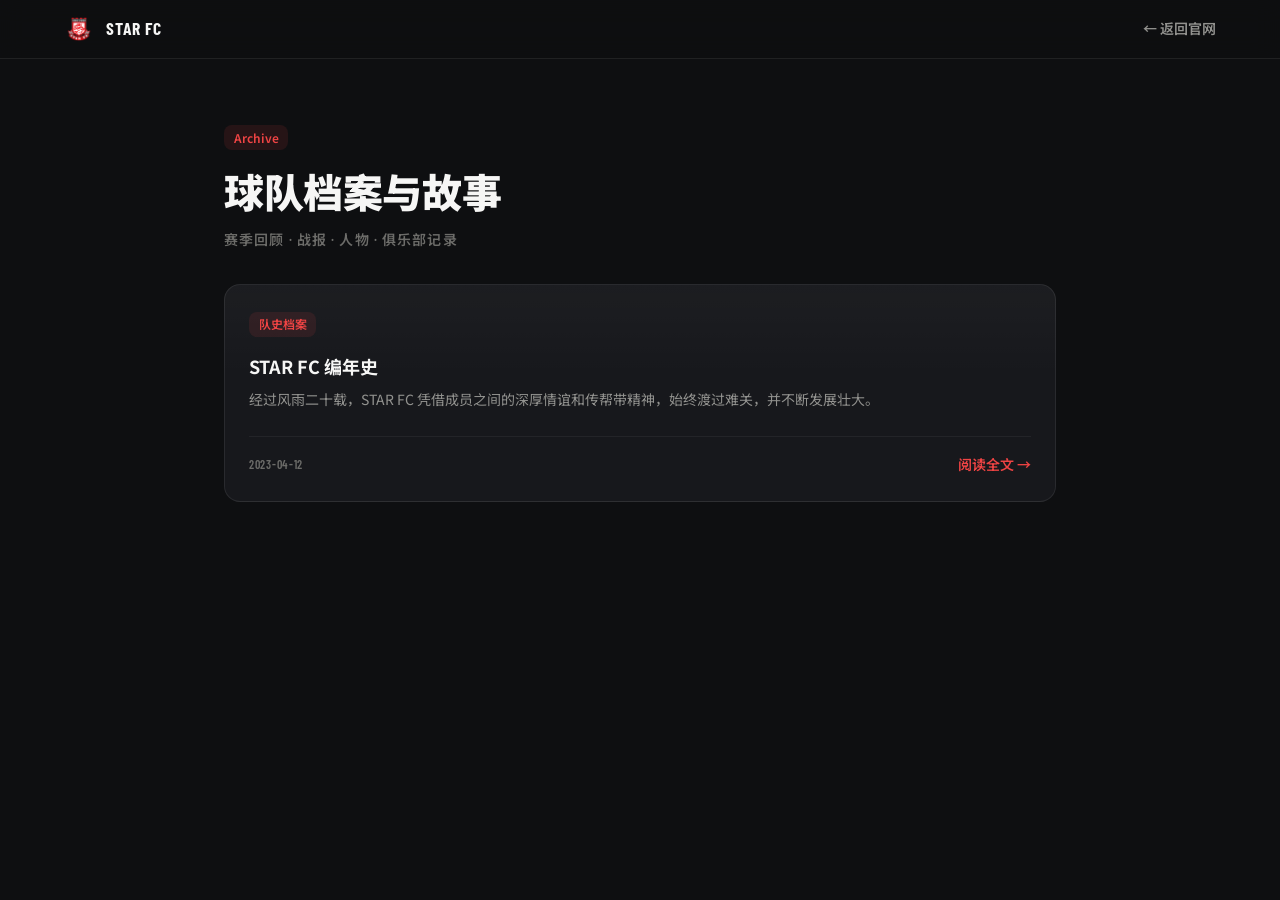
==== commit ac5da6d3: "Blog: remove template season review" ====
--- a/blog/index.html
+++ b/blog/index.html
@@ -38,7 +38,7 @@
                 <h1 class="post-title">球队档案与故事</h1>
                 <p class="post-meta">赛季回顾 · 战报 · 人物 · 俱乐部记录</p>
             </header>
-            <noscript><p>文章列表需要启用 JavaScript。最新文章：<a href="2025-season-review.html">2025 赛季回顾</a></p></noscript>
+            <noscript><p>文章列表需要启用 JavaScript。最新文章：<a href="star-fc-chronicle.html">STAR FC 编年史</a></p></noscript>
             <div class="post-list" id="post-list"></div>
         </div>
     </main>
--- a/assets/css/main.css
+++ b/assets/css/main.css
@@ -315,6 +315,11 @@
   height: var(--nav-h);
 }
 .brand { display: flex; align-items: center; gap: var(--sp-3); }
+.brand > span { display: flex; flex-direction: column; gap: 2px; line-height: 1; }
+@media (max-width: 47.99rem) {
+  .brand { gap: var(--sp-2); }
+  .brand__name { font-size: 1.2rem; }
+}
 .brand__crest { width: 2.4rem; height: 2.4rem; object-fit: contain; }
 .brand__name {
   font-family: var(--font-display);
@@ -461,34 +466,8 @@
 .hero__crest {
   width: clamp(4.5rem, 4rem + 3vw, 6.5rem);
   height: auto;
-  margin: 0 auto var(--sp-6);
+  margin: 0 auto clamp(2.25rem, 5vh, 3.5rem);
   filter: drop-shadow(0 0 28px rgba(220, 38, 38, 0.28));
-}
-.hero__badge {
-  display: inline-flex;
-  align-items: center;
-  gap: var(--sp-2);
-  padding: 0.45rem 1rem;
-  border-radius: var(--radius-full);
-  border: var(--border);
-  background: rgba(255, 255, 255, 0.045);
-  -webkit-backdrop-filter: blur(6px);
-  backdrop-filter: blur(6px);
-  font-size: var(--text-sm);
-  color: var(--text);
-  margin-bottom: var(--sp-6);
-}
-.hero__badge-dot {
-  width: 0.5rem;
-  height: 0.5rem;
-  border-radius: 50%;
-  background: var(--red-500);
-  box-shadow: 0 0 10px var(--red-glow);
-  animation: pulse 2s ease-in-out infinite;
-}
-@keyframes pulse {
-  0%, 100% { opacity: 1; }
-  50% { opacity: 0.35; }
 }
 .hero__title {
   font-family: var(--font-display);
@@ -501,25 +480,27 @@
   text-shadow: 0 2px 40px rgba(0, 0, 0, 0.4);
 }
 .hero__title-accent { color: var(--red-500); }
-.hero__subtitle {
-  margin-top: var(--sp-4);
-  font-size: clamp(1.1rem, 1rem + 0.8vw, 1.5rem);
-  color: var(--text-mut);
-  font-weight: 300;
-}
 .hero__tagline {
-  margin-top: var(--sp-3);
-  font-size: clamp(1.2rem, 1.05rem + 1vw, 1.75rem);
+  margin-top: clamp(2rem, 4.5vh, 3rem);
+  font-size: clamp(1.35rem, 1.1rem + 1.3vw, 2rem);
   font-weight: 500;
   color: var(--text-hi);
 }
+.hero__subtitle {
+  margin-top: var(--sp-5);
+  font-size: clamp(0.95rem, 0.9rem + 0.3vw, 1.1rem);
+  color: var(--text-faint);
+  font-weight: 400;
+}
+/* 中文副句用碑刻式字距；英文保持常规 */
+.hero__subtitle:lang(zh-CN) { letter-spacing: 0.32em; text-indent: 0.32em; }
 .hero__tagline-accent { color: var(--red-500); }
 .hero__actions {
   display: flex;
   flex-direction: column;
   gap: var(--sp-3);
   justify-content: center;
-  margin-top: clamp(2.5rem, 2rem + 2vw, 3.5rem);
+  margin-top: clamp(3rem, 6.5vh, 4.5rem);
 }
 @media (min-width: 40rem) { .hero__actions { flex-direction: row; } }
 
@@ -529,7 +510,7 @@
   flex-direction: column;
   align-items: center;
   gap: var(--sp-3);
-  margin: clamp(2.5rem, 2rem + 2.5vw, 4rem) auto 0;
+  margin: clamp(3.25rem, 8vh, 5.5rem) auto 0;
   padding: var(--sp-4) var(--sp-5);
   max-width: 46rem;
   border: var(--border);
@@ -999,7 +980,27 @@
   gap: var(--sp-2);
   flex: 1;
 }
-.video-card__title { font-size: var(--text-sm); font-weight: 600; color: var(--text-hi); line-height: 1.5; }
+.video-card__date {
+  display: block;
+  font-family: var(--font-display);
+  font-size: var(--text-xs);
+  font-weight: 600;
+  letter-spacing: 0.08em;
+  color: var(--text-faint);
+}
+.video-card__match {
+  font-size: var(--text-base);
+  font-weight: 600;
+  color: var(--text-hi);
+  line-height: 1.4;
+  margin-bottom: var(--sp-2);
+}
+.video-card__match .video-card__vs {
+  font-size: var(--text-xs);
+  font-weight: 400;
+  color: var(--text-faint);
+  text-transform: uppercase;
+}
 .video-card__cta {
   margin-top: auto;
   display: inline-flex;
@@ -1017,6 +1018,14 @@
 }
 .video-card__cta:hover { background: rgba(239, 68, 68, 0.16); border-color: var(--red-border); }
 .video-card__cta svg { width: 1rem; height: 1rem; fill: currentColor; }
+
+/* 手机端媒体折叠（≥30rem 网格自动全量显示，按钮隐藏） */
+.media-grid.is-collapsed > :nth-child(n + 5) { display: none; }
+@media (min-width: 30rem) {
+  .media-grid.is-collapsed > :nth-child(n + 5) { display: flex; }
+}
+.media-more { display: flex; justify-content: center; margin-top: var(--sp-6); }
+@media (min-width: 30rem) { .media-more { display: none !important; } }
 
 /* ---------- 8. 球队成员 ---------- */
 .team-group { margin-bottom: var(--sp-7); }
@@ -1353,10 +1362,11 @@
   align-items: center;
   justify-content: center;
 }
-.contact-item__icon svg { width: 1.25rem; height: 1.25rem; fill: #fff; }
-.contact-item__icon--ink { background: var(--text-hi); }
-.contact-item__icon--ink svg { fill: var(--bg); }
-.contact-item__icon--red { background: var(--red-600); }
+.contact-item__icon {
+  background: rgba(255, 255, 255, 0.07);
+  border: 1px solid var(--line);
+}
+.contact-item__icon svg { width: 1.25rem; height: 1.25rem; fill: var(--text-hi); }
 .contact-item__label { font-size: var(--text-xs); color: var(--text-faint); }
 .contact-item__value { font-weight: 600; color: var(--text-hi); font-size: var(--text-sm); }
 .venues-card {
@@ -1447,15 +1457,14 @@
 @keyframes word-up { from { transform: translateY(108%); } to { transform: none; } }
 .title-mask { display: inline-block; overflow: hidden; vertical-align: bottom; }
 .title-word { display: inline-block; }
-.js-motion .title-word { animation: word-up 0.95s var(--ease-out) 0.25s both; }
-.js-motion .title-mask:nth-of-type(2) .title-word { animation-delay: 0.38s; }
-.js-motion .hero__crest { animation: rise 0.8s var(--ease-out) 0.08s both; }
-.js-motion .hero__badge { animation: rise 0.7s var(--ease-out) 0.2s both; }
-.js-motion .hero__subtitle { animation: rise 0.7s var(--ease-out) 0.55s both; }
-.js-motion .hero__tagline { animation: rise 0.7s var(--ease-out) 0.65s both; }
-.js-motion .hero__actions { animation: rise 0.7s var(--ease-out) 0.78s both; }
-.js-motion .hero-latest { animation: rise 0.7s var(--ease-out) 0.95s both; }
-.js-motion .hero-next { animation: rise 0.7s var(--ease-out) 1.08s both; }
+.js-motion .title-word { animation: word-up 0.95s var(--ease-out) 0.2s both; }
+.js-motion .title-mask:nth-of-type(2) .title-word { animation-delay: 0.32s; }
+.js-motion .hero__crest { animation: rise 0.8s var(--ease-out) 0.05s both; }
+.js-motion .hero__tagline { animation: rise 0.7s var(--ease-out) 0.5s both; }
+.js-motion .hero__subtitle { animation: rise 0.7s var(--ease-out) 0.62s both; }
+.js-motion .hero__actions { animation: rise 0.7s var(--ease-out) 0.75s both; }
+.js-motion .hero-latest { animation: rise 0.7s var(--ease-out) 0.92s both; }
+.js-motion .hero-next { animation: rise 0.7s var(--ease-out) 1.04s both; }
 .hero__inner { will-change: transform, opacity; }
 
 /* ---- 射手榜数据条生长（随 board 渐入，逐行错峰） ---- */
@@ -1642,3 +1651,52 @@
 
 /* 博客索引页 */
 .post-list { display: flex; flex-direction: column; gap: var(--sp-4); margin-top: var(--sp-6); }
+
+/* =====================================================================
+   14. 全平台交互与滚动优化（iOS / Android / Windows / macOS）
+   ===================================================================== */
+/* 防横向溢出（clip 不产生滚动容器，不影响 sticky） */
+html, body { overflow-x: clip; }
+
+/* 触控：去 300ms 双击缩放延迟与点击高亮 */
+a, button, input, select, textarea, .segmented__btn { touch-action: manipulation; }
+a, button { -webkit-tap-highlight-color: transparent; }
+
+/* 触屏设备：hover 悬浮位移会"粘住"，统一关闭 transform 类 hover 反馈 */
+@media (hover: none) {
+  .btn:hover,
+  .match-card:hover,
+  .video-card:hover,
+  .video-card:hover .video-card__play,
+  .player-card:hover,
+  .value-card:hover,
+  .timeline__card:hover,
+  .story-card:hover,
+  .contact-item:hover,
+  .hero-latest:hover,
+  .hero-next:hover,
+  .site-footer__social a:hover,
+  .btn:hover .btn__arrow { transform: none !important; }
+}
+
+/* 粗指针（手机/平板）：加大小控件的可点面积（≥44px 触达目标） */
+@media (pointer: coarse) {
+  .segmented__btn { padding: 0.55rem 1.05rem; }
+  .segmented--lg .segmented__btn { padding: 0.65rem 1.6rem; }
+  .post-topbar__back { padding: 0.6rem 0.25rem; }
+  .video-card__cta { padding: 0.7rem 1rem; }
+}
+
+/* 移动菜单：阻断滚动链（背后页面不跟着滚） */
+.mobile-menu__panel { overscroll-behavior: contain; }
+
+/* Windows / Firefox：深色细滚动条，避免默认亮色粗条破坏观感 */
+html { scrollbar-width: thin; scrollbar-color: rgba(255, 255, 255, 0.22) transparent; }
+::-webkit-scrollbar { width: 10px; height: 10px; }
+::-webkit-scrollbar-track { background: transparent; }
+::-webkit-scrollbar-thumb {
+  background: rgba(255, 255, 255, 0.16);
+  border-radius: 999px;
+  border: 2px solid var(--bg);
+}
+::-webkit-scrollbar-thumb:hover { background: rgba(255, 255, 255, 0.28); }
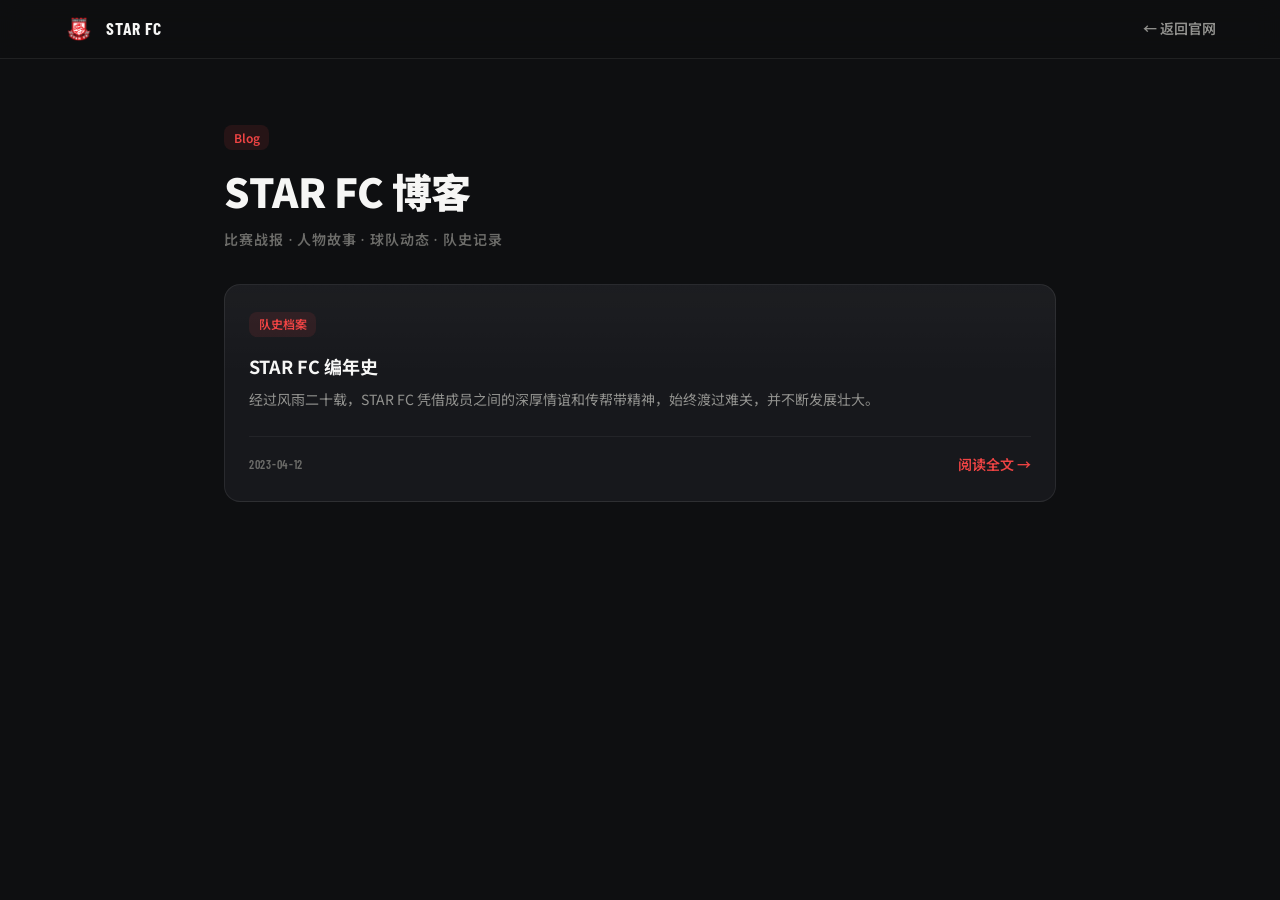
==== commit ff0110dd: "Reorder homepage and clarify blog navigation" ====
--- a/blog/index.html
+++ b/blog/index.html
@@ -3,14 +3,14 @@
 <head>
     <meta charset="UTF-8">
     <meta name="viewport" content="width=device-width, initial-scale=1.0">
-    <title>球队档案与故事 | STAR FC</title>
-    <meta name="description" content="STAR FC 的球队博客与档案：赛季回顾、战报、人物故事与俱乐部记录。人来人往，从未散场。">
+    <title>STAR FC 博客 | 新加坡 STAR 足球俱乐部</title>
+    <meta name="description" content="STAR FC 球队博客：比赛战报、人物故事、球队动态与队史记录。人来人往，从未散场。">
     <link rel="canonical" href="https://www.starfc.sg/blog/index.html">
     <meta name="theme-color" content="#0e0f11">
     <meta property="og:type" content="website">
     <meta property="og:site_name" content="STAR FC">
-    <meta property="og:title" content="球队档案与故事 | STAR FC">
-    <meta property="og:description" content="赛季回顾、战报、人物故事与俱乐部记录。">
+    <meta property="og:title" content="STAR FC 博客 | 新加坡 STAR 足球俱乐部">
+    <meta property="og:description" content="比赛战报、人物故事、球队动态与队史记录。">
     <meta property="og:url" content="https://www.starfc.sg/blog/index.html">
     <meta property="og:image" content="https://www.starfc.sg/assets/img/og/og-cover.png">
     <link rel="icon" type="image/png" href="../assets/img/club/starfclogo2-256.png">
@@ -34,9 +34,9 @@
     <main class="post-main">
         <div class="container container--narrow">
             <header class="post-head">
-                <p class="post-tag"><span class="chip chip--red">Archive</span></p>
-                <h1 class="post-title">球队档案与故事</h1>
-                <p class="post-meta">赛季回顾 · 战报 · 人物 · 俱乐部记录</p>
+                <p class="post-tag"><span class="chip chip--red">Blog</span></p>
+                <h1 class="post-title">STAR FC 博客</h1>
+                <p class="post-meta">比赛战报 · 人物故事 · 球队动态 · 队史记录</p>
             </header>
             <noscript><p>文章列表需要启用 JavaScript。最新文章：<a href="star-fc-chronicle.html">STAR FC 编年史</a></p></noscript>
             <div class="post-list" id="post-list"></div>
--- a/assets/css/main.css
+++ b/assets/css/main.css
@@ -9,8 +9,8 @@
    5. Hero
    6. 赛程战绩（比赛卡 = 视觉主角）
    7. 媒体中心
-   8. 球队成员
-   9. 名人堂 / 关于 / 大事记 / 故事 / 加入 / 联系
+   8. 当前阵容
+   9. 名人堂 / 关于 / 大事记 / 最新文章 / 加入 / 联系
    10. 页脚
    设计原则：高级深色运动风——近黑碳色底 + 分层表面 + 白色发丝线；
    品牌红为唯一强调色（含克制的红色泛光）；大留白；强字体层级；
@@ -1027,7 +1027,7 @@
 .media-more { display: flex; justify-content: center; margin-top: var(--sp-6); }
 @media (min-width: 30rem) { .media-more { display: none !important; } }
 
-/* ---------- 8. 球队成员 ---------- */
+/* ---------- 8. 当前阵容 ---------- */
 .team-group { margin-bottom: var(--sp-7); }
 .team-group:last-child { margin-bottom: 0; }
 .team-group__head {
@@ -1179,7 +1179,7 @@
 .hall-card__title { margin-top: var(--sp-1); font-size: var(--text-lg); font-weight: 700; color: var(--text); }
 .hall-card__sub { margin-top: var(--sp-1); font-size: var(--text-sm); color: var(--text-faint); }
 
-/* ---------- 关于我们 ---------- */
+/* ---------- 关于 STAR FC ---------- */
 .about-prose {
   font-size: clamp(1.05rem, 1rem + 0.4vw, 1.2rem);
   line-height: 1.9;
